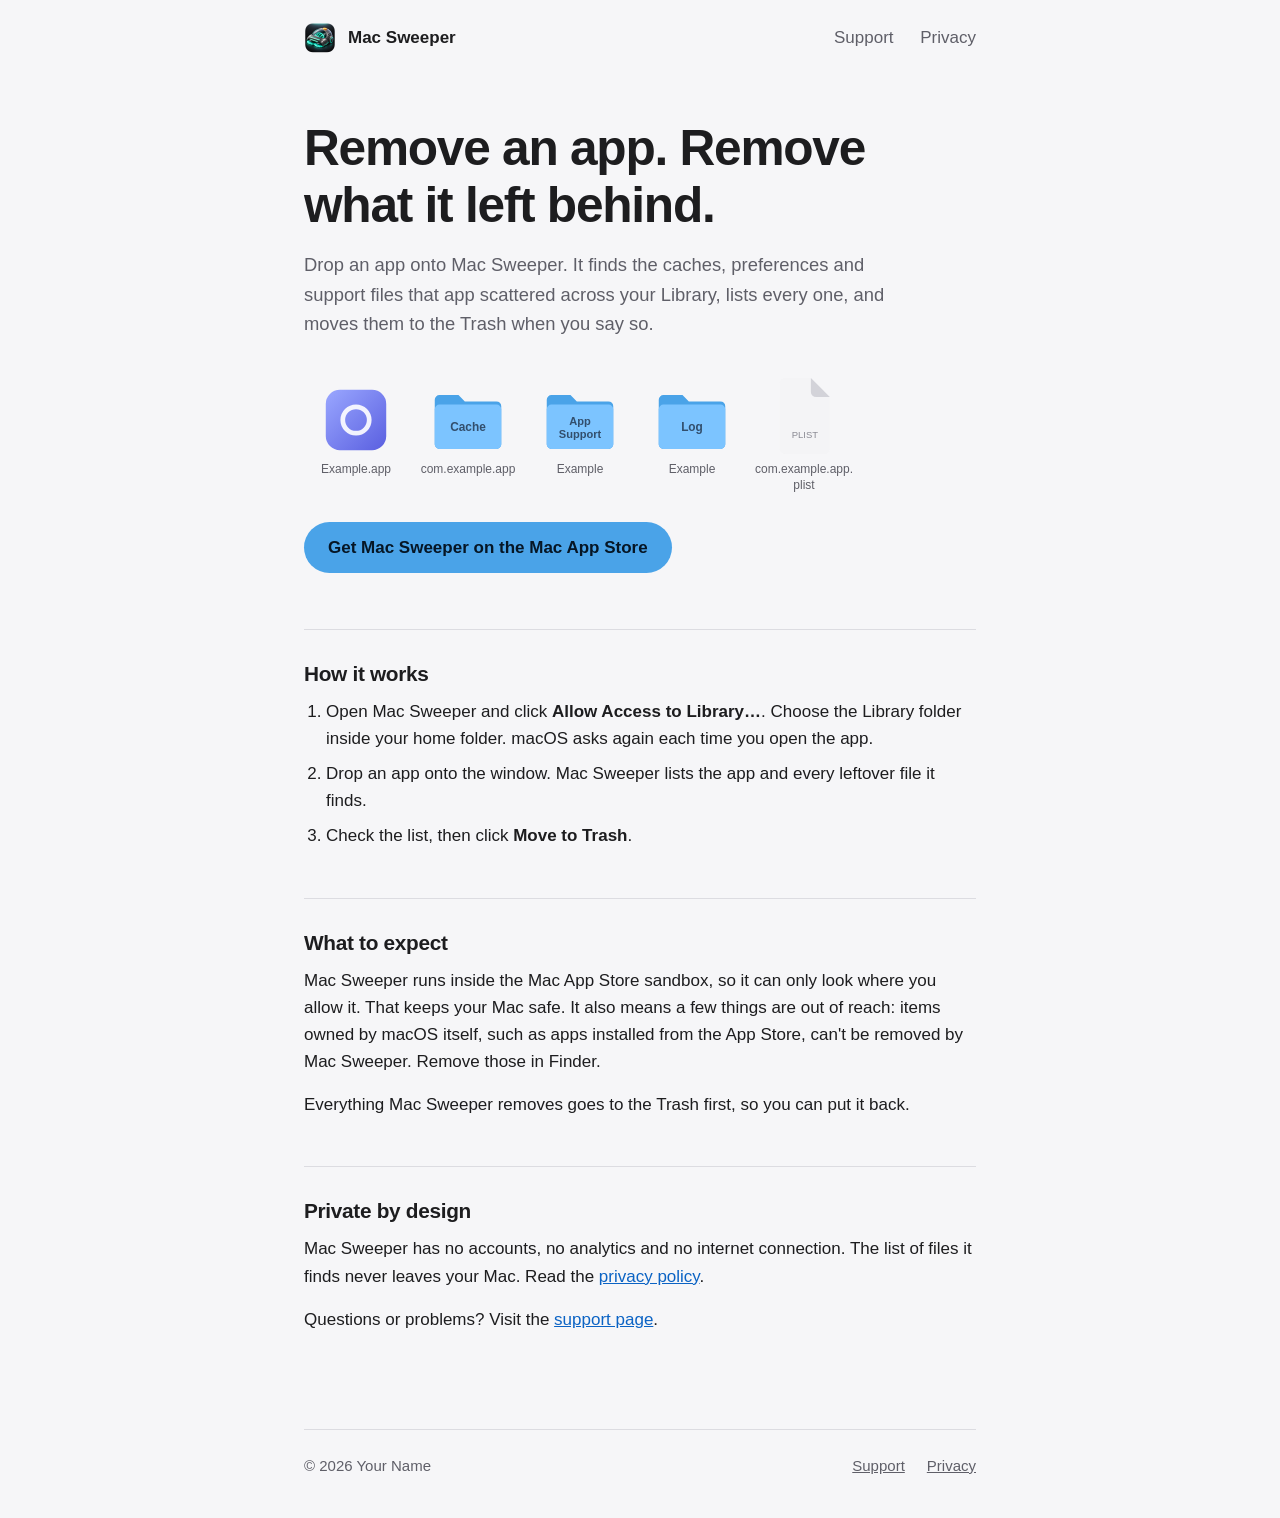
==== index.html @ dd336194 "Add files via upload" ====
<!doctype html>
<html lang="en">
<head>
  <meta charset="utf-8">
  <meta name="viewport" content="width=device-width, initial-scale=1">
  <title>Mac Sweeper: remove an app and the files it leaves behind</title>
  <meta name="description" content="Mac Sweeper finds the caches, preferences and support files an app leaves in your Library, and moves them to the Trash.">
  <link rel="icon" href="icon.png">
  <link rel="stylesheet" href="style.css">
</head>
<body>
  <div class="wrap">
    <header class="site">
      <a class="brand" href="index.html">
        <img src="icon.png" alt="" onerror="this.style.display='none'">
        <span>Mac Sweeper</span>
      </a>
      <nav aria-label="Main">
        <a href="support.html">Support</a>
        <a href="privacy.html">Privacy</a>
      </nav>
    </header>

    <main>
      <section class="hero">
        <h1>Remove an app. Remove what it left behind.</h1>
        <p class="lead">Drop an app onto Mac Sweeper. It finds the caches, preferences and support files that app scattered across your Library, lists every one, and moves them to the Trash when you say so.</p>

        <div class="tiles" aria-hidden="true">
          <div class="tile" style="--i:0">
            <div class="art">
              <svg viewBox="0 0 72 72" width="68" height="68">
                <defs>
                  <linearGradient id="appgrad" x1="0" y1="0" x2="1" y2="1">
                    <stop offset="0" stop-color="#9aa7ff"/>
                    <stop offset="1" stop-color="#5a5fe0"/>
                  </linearGradient>
                </defs>
                <rect x="4" y="4" width="64" height="64" rx="15" fill="url(#appgrad)"/>
                <circle cx="36" cy="36" r="14" fill="none" stroke="#fff" stroke-width="5" opacity=".9"/>
              </svg>
            </div>
            <span class="name">Example.app</span>
          </div>

          <div class="tile" style="--i:1">
            <div class="art">
              <svg viewBox="0 0 96 80" width="76" height="64">
                <path d="M6 12a6 6 0 0 1 6-6h24l8 8h40a6 6 0 0 1 6 6v48a6 6 0 0 1-6 6H12a6 6 0 0 1-6-6z" fill="#4aa3e8"/>
                <path d="M6 24a6 6 0 0 1 6-6h72a6 6 0 0 1 6 6v44a6 6 0 0 1-6 6H12a6 6 0 0 1-6-6z" fill="#7cc4ff"/>
                <text x="48" y="52" text-anchor="middle" font-size="15" font-weight="700" fill="#324e6c" font-family="-apple-system, Helvetica, Arial, sans-serif">Cache</text>
              </svg>
            </div>
            <span class="name">com.example.app</span>
          </div>

          <div class="tile" style="--i:2">
            <div class="art">
              <svg viewBox="0 0 96 80" width="76" height="64">
                <path d="M6 12a6 6 0 0 1 6-6h24l8 8h40a6 6 0 0 1 6 6v48a6 6 0 0 1-6 6H12a6 6 0 0 1-6-6z" fill="#4aa3e8"/>
                <path d="M6 24a6 6 0 0 1 6-6h72a6 6 0 0 1 6 6v44a6 6 0 0 1-6 6H12a6 6 0 0 1-6-6z" fill="#7cc4ff"/>
                <text x="48" y="44" text-anchor="middle" font-size="14" font-weight="700" fill="#324e6c" font-family="-apple-system, Helvetica, Arial, sans-serif">App</text>
                <text x="48" y="60" text-anchor="middle" font-size="14" font-weight="700" fill="#324e6c" font-family="-apple-system, Helvetica, Arial, sans-serif">Support</text>
              </svg>
            </div>
            <span class="name">Example</span>
          </div>

          <div class="tile" style="--i:3">
            <div class="art">
              <svg viewBox="0 0 96 80" width="76" height="64">
                <path d="M6 12a6 6 0 0 1 6-6h24l8 8h40a6 6 0 0 1 6 6v48a6 6 0 0 1-6 6H12a6 6 0 0 1-6-6z" fill="#4aa3e8"/>
                <path d="M6 24a6 6 0 0 1 6-6h72a6 6 0 0 1 6 6v44a6 6 0 0 1-6 6H12a6 6 0 0 1-6-6z" fill="#7cc4ff"/>
                <text x="48" y="52" text-anchor="middle" font-size="15" font-weight="700" fill="#324e6c" font-family="-apple-system, Helvetica, Arial, sans-serif">Log</text>
              </svg>
            </div>
            <span class="name">Example</span>
          </div>

          <div class="tile" style="--i:4">
            <div class="art">
              <svg viewBox="0 0 72 88" width="62" height="76">
                <path d="M8 6a6 6 0 0 1 6-6h30l22 22v60a6 6 0 0 1-6 6H14a6 6 0 0 1-6-6z" fill="#f4f4f6"/>
                <path d="M44 0l22 22H50a6 6 0 0 1-6-6z" fill="#d3d3d9"/>
                <text x="37" y="70" text-anchor="middle" font-size="11" fill="#8a8a93" font-family="-apple-system, Helvetica, Arial, sans-serif">PLIST</text>
              </svg>
            </div>
            <span class="name">com.example.app.plist</span>
          </div>
        </div>

        <p><a class="button" href="https://apps.apple.com/">Get Mac Sweeper on the Mac App Store</a></p>
      </section>

      <section>
        <h2>How it works</h2>
        <ol>
          <li>Open Mac Sweeper and click <strong>Allow Access to Library…</strong>. Choose the Library folder inside your home folder. macOS asks again each time you open the app.</li>
          <li>Drop an app onto the window. Mac Sweeper lists the app and every leftover file it finds.</li>
          <li>Check the list, then click <strong>Move to Trash</strong>.</li>
        </ol>
      </section>

      <section>
        <h2>What to expect</h2>
        <p>Mac Sweeper runs inside the Mac App Store sandbox, so it can only look where you allow it. That keeps your Mac safe. It also means a few things are out of reach: items owned by macOS itself, such as apps installed from the App Store, can't be removed by Mac Sweeper. Remove those in Finder.</p>
        <p>Everything Mac Sweeper removes goes to the Trash first, so you can put it back.</p>
      </section>

      <section>
        <h2>Private by design</h2>
        <p>Mac Sweeper has no accounts, no analytics and no internet connection. The list of files it finds never leaves your Mac. Read the <a href="privacy.html">privacy policy</a>.</p>
        <p>Questions or problems? Visit the <a href="support.html">support page</a>.</p>
      </section>
    </main>

    <footer class="foot">
      <span class="copy">&copy; 2026 Your Name</span>
      <a href="support.html">Support</a>
      <a href="privacy.html">Privacy</a>
    </footer>
  </div>
</body>
</html>
---- style.css ----
/* Mac Sweeper website. No external fonts, scripts or trackers. */

:root {
  color-scheme: dark light;
  --bg: #1c1c1e;
  --panel: #262629;
  --line: #38383d;
  --text: #ececef;
  --muted: #a1a1a9;
  --link: #8ec9ff;
  --button: #4aa3e8;
  --button-hover: #7cc4ff;
  --button-text: #061625;
  --font: -apple-system, BlinkMacSystemFont, "SF Pro Text", "Helvetica Neue", Helvetica, Arial, sans-serif;
}

@media (prefers-color-scheme: light) {
  :root {
    --bg: #f6f6f8;
    --panel: #ffffff;
    --line: #dcdce1;
    --text: #1d1d1f;
    --muted: #5f5f68;
    --link: #0b63c4;
  }
}

* { box-sizing: border-box; }

html { -webkit-text-size-adjust: 100%; }

body {
  margin: 0;
  background: var(--bg);
  color: var(--text);
  font: 17px/1.6 var(--font);
}

.wrap {
  max-width: 720px;
  margin: 0 auto;
  padding: 0 24px;
}

a { color: var(--link); }

a:focus-visible,
summary:focus-visible {
  outline: 2px solid var(--link);
  outline-offset: 3px;
  border-radius: 4px;
}

/* ---- Header and footer ---- */

.site {
  display: flex;
  align-items: center;
  justify-content: space-between;
  padding: 22px 0;
}

.brand {
  display: flex;
  align-items: center;
  gap: 12px;
  color: var(--text);
  font-weight: 650;
  text-decoration: none;
}

.brand img {
  width: 32px;
  height: 32px;
  border-radius: 8px;
}

.site nav a {
  margin-left: 22px;
  color: var(--muted);
  text-decoration: none;
}

.site nav a:hover { color: var(--text); }

.foot {
  display: flex;
  flex-wrap: wrap;
  gap: 8px 22px;
  margin-top: 48px;
  padding: 24px 0 40px;
  border-top: 1px solid var(--line);
  color: var(--muted);
  font-size: 15px;
}

.foot a { color: var(--muted); }
.foot a:hover { color: var(--text); }
.foot .copy { margin-right: auto; }

/* ---- Text ---- */

h1, h2 {
  line-height: 1.15;
  letter-spacing: -0.015em;
}

h1 {
  margin: 0 0 16px;
  font-size: clamp(2rem, 6.5vw, 3.1rem);
  font-weight: 700;
  letter-spacing: -0.025em;
}

h2 {
  margin: 0 0 12px;
  font-size: 1.3rem;
  font-weight: 650;
}

p { margin: 0 0 16px; }

.lead {
  max-width: 34em;
  color: var(--muted);
  font-size: 1.15rem;
}

.meta { color: var(--muted); font-size: 15px; }

ol, ul { margin: 0 0 16px; padding-left: 1.3em; }
li { margin-bottom: 8px; }

section {
  padding: 32px 0;
  border-top: 1px solid var(--line);
}

.hero {
  padding: 44px 0 40px;
  border-top: 0;
}

/* ---- The row of example files (the one memorable element) ---- */

.tiles {
  display: flex;
  flex-wrap: wrap;
  gap: 4px 8px;
  margin: 36px 0 28px;
}

.tile {
  width: 104px;
  text-align: center;
  animation: pop 0.42s cubic-bezier(0.2, 0.9, 0.3, 1.15) both;
  animation-delay: calc(var(--i) * 80ms);
}

.tile .art {
  display: flex;
  align-items: flex-end;
  justify-content: center;
  height: 80px;
}

.tile .name {
  display: block;
  margin-top: 8px;
  color: var(--muted);
  font-size: 12px;
  line-height: 1.3;
  overflow-wrap: anywhere;
}

@keyframes pop {
  from { opacity: 0; transform: scale(0.6); }
  to   { opacity: 1; transform: scale(1); }
}

@media (prefers-reduced-motion: reduce) {
  .tile { animation: none; }
}

/* ---- Button ---- */

.button {
  display: inline-block;
  padding: 12px 24px;
  border-radius: 999px;
  background: var(--button);
  color: var(--button-text);
  font-weight: 650;
  text-decoration: none;
}

.button:hover { background: var(--button-hover); }

/* ---- Support page ---- */

details {
  padding: 14px 0;
  border-top: 1px solid var(--line);
}

details:last-of-type { border-bottom: 1px solid var(--line); }

summary {
  cursor: pointer;
  font-weight: 600;
}

details p { margin: 10px 0 0; color: var(--muted); }
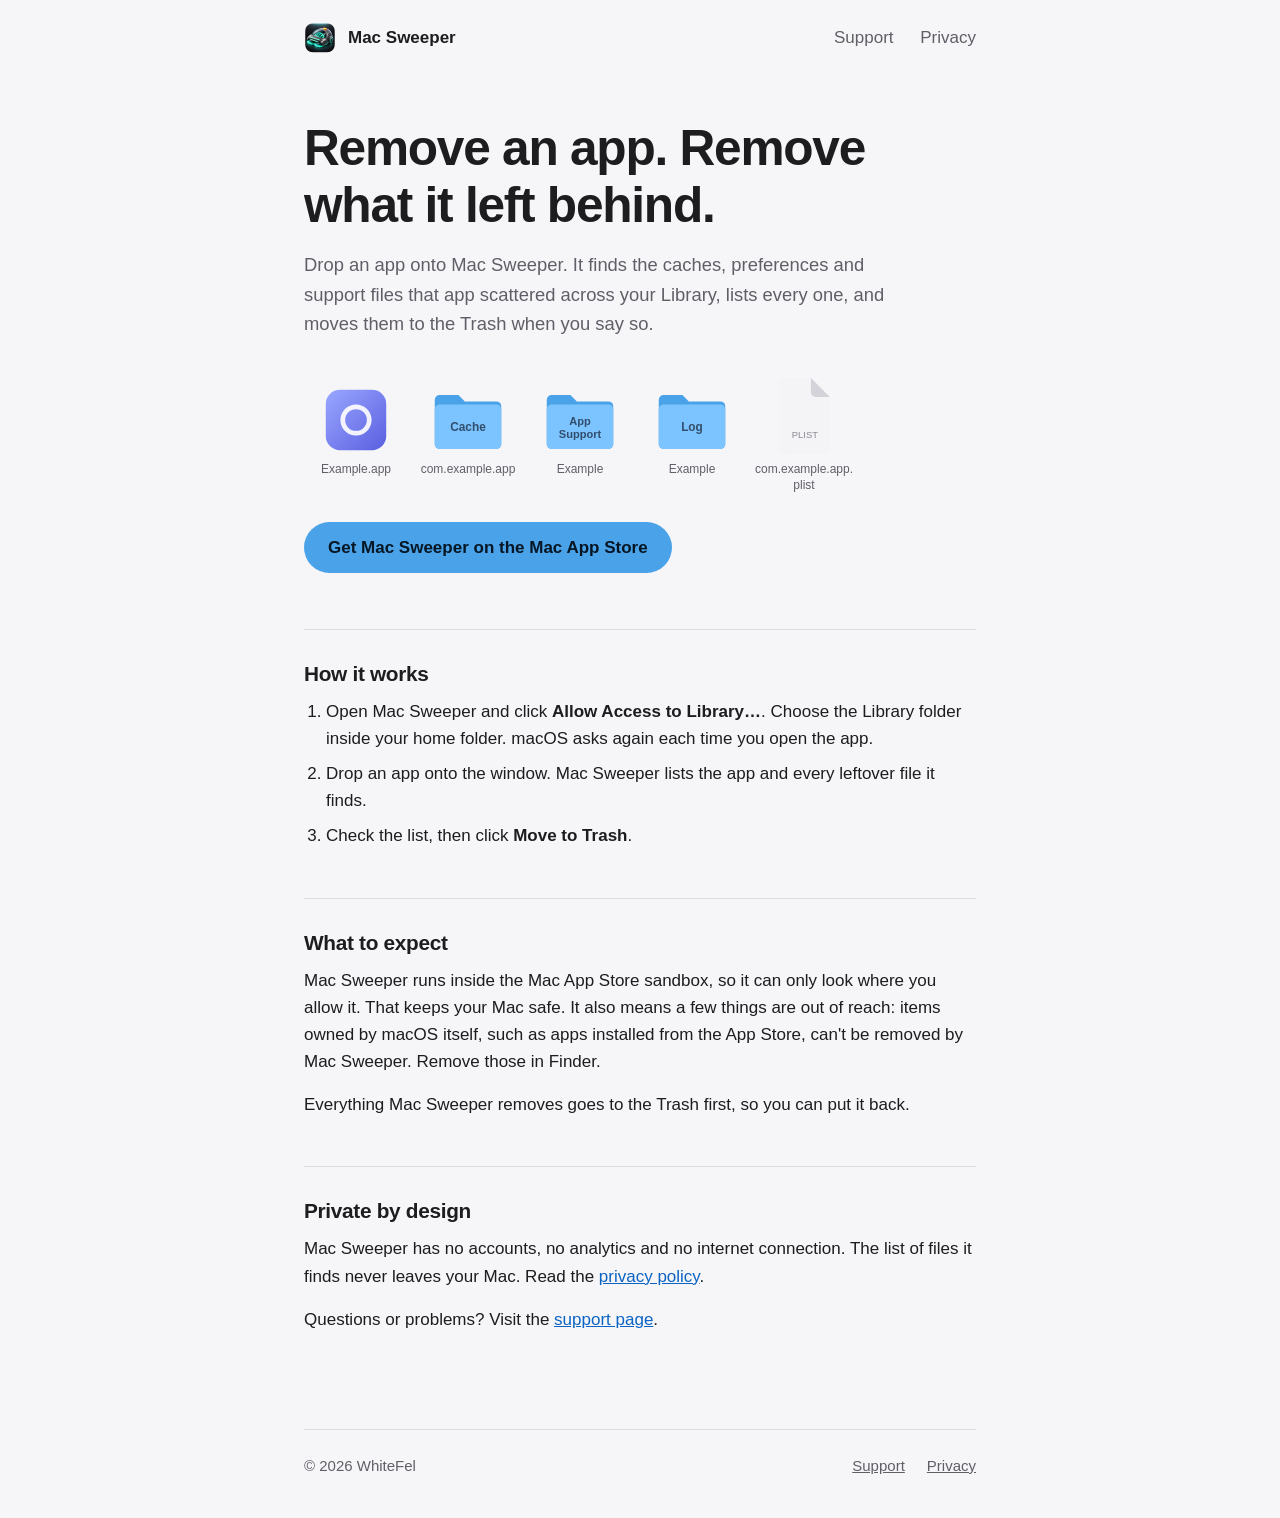
==== commit e330029e: "Update copyright name in footer" ====
--- a/index.html
+++ b/index.html
@@ -115,7 +115,7 @@
     </main>
 
     <footer class="foot">
-      <span class="copy">&copy; 2026 Your Name</span>
+      <span class="copy">&copy; 2026 WhiteFel</span>
       <a href="support.html">Support</a>
       <a href="privacy.html">Privacy</a>
     </footer>
